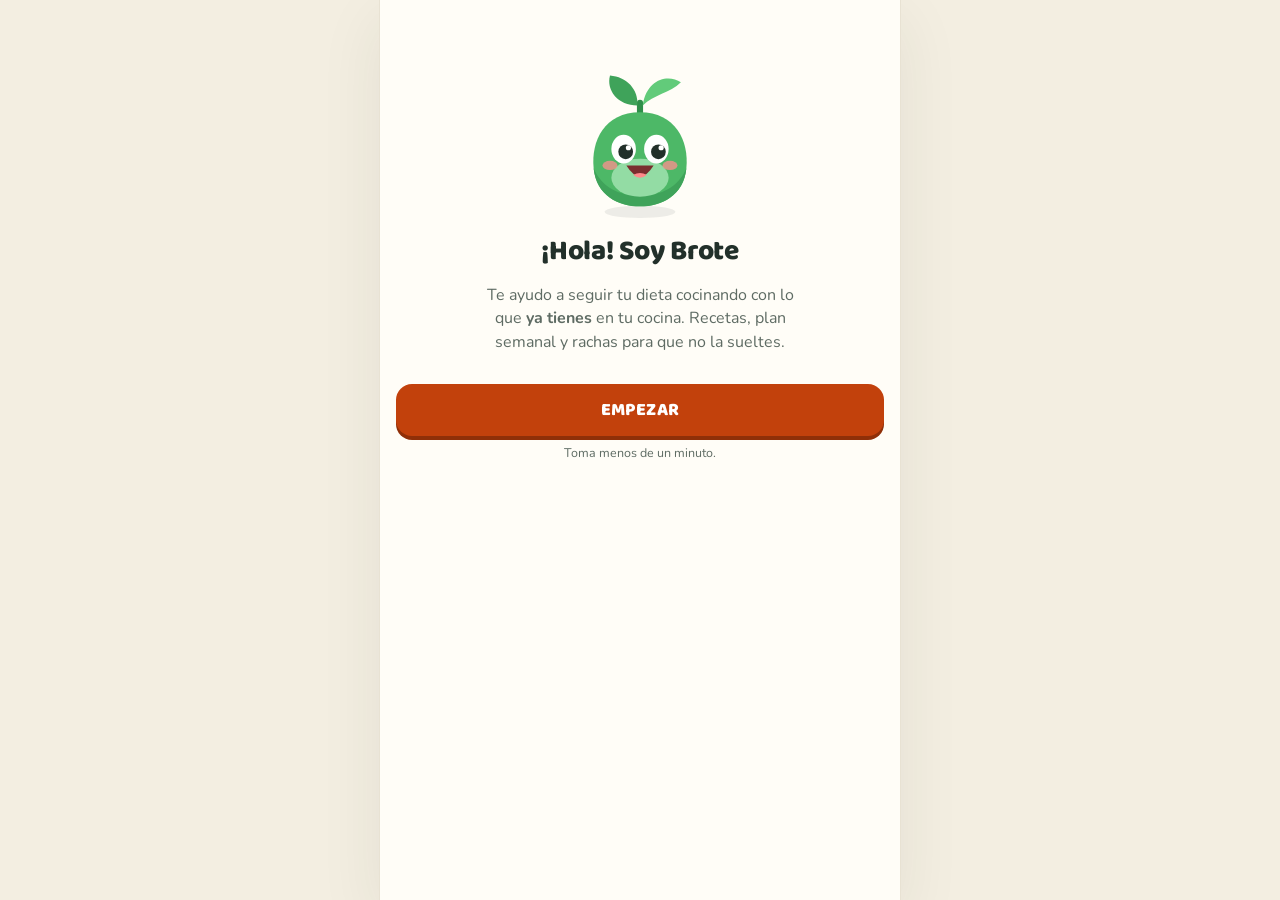
==== index.html @ 26de6cec "Primera veri" ====
<!doctype html>
<html lang="es-MX">
<head>
  <meta charset="utf-8">
  <meta name="viewport" content="width=device-width, initial-scale=1, viewport-fit=cover">
  <title>Alacena</title>
  <meta name="description" content="Sigue tu dieta cocinando con lo que tienes en casa: recetas, plan semanal y rachas.">
  <meta name="theme-color" content="#FFFDF7">
  <link rel="manifest" href="manifest.webmanifest">
  <link rel="icon" href="assets/icon.svg" type="image/svg+xml">
  <link rel="apple-touch-icon" href="assets/icon-192.png">
  <meta name="apple-mobile-web-app-capable" content="yes">
  <meta name="apple-mobile-web-app-status-bar-style" content="default">
  <link rel="preconnect" href="https://fonts.googleapis.com">
  <link rel="preconnect" href="https://fonts.gstatic.com" crossorigin>
  <link href="https://fonts.googleapis.com/css2?family=Baloo+2:wght@600;700;800&family=Nunito:wght@400;600;700;800&display=swap" rel="stylesheet">
  <link rel="stylesheet" href="css/styles.css">
</head>
<body>
  <div id="app" aria-live="polite">
    <noscript><p style="padding:24px">Esta app necesita JavaScript activado.</p></noscript>
  </div>
  <script type="module" src="js/app.js"></script>
</body>
</html>
---- css/styles.css ----
/* ─────────────────────────────────────────────
   Dirección visual: "Cocina con juego"
   Botones gruesos con borde inferior (se hunden al tocar), formas redondas,
   tipografía pesada y alegre. Base crema cálida, acento mandarina, mascota verde.
   ───────────────────────────────────────────── */

:root {
  /* Paleta */
  --bg: #FFFDF7;            /* Masa: fondo cálido */
  --surface: #FFFFFF;       /* Superficie de tarjetas */
  --surface-2: #F6F2E8;     /* Superficie hundida / pistas */
  --ink: #22302A;           /* Tinta: texto principal (13.5:1 sobre fondo) */
  --ink-2: #5E6B63;         /* Texto secundario (5.5:1) */
  --line: #E8E2D3;          /* Bordes */
  --line-2: #D9D1BE;        /* Labio de botones neutros */

  --brand: #C2410C;         /* Mandarina profunda: acción principal (5.2:1 con blanco) */
  --brand-lip: #8F2F08;
  --brand-soft: #FFF1E6;
  --brand-ink: #B03A06;     /* Texto de acento sobre suave (5.5:1) */

  --flame: #FF9F45;         /* Racha */
  --flame-lip: #D9761C;
  --gold: #FFC83D;          /* XP */
  --gold-lip: #D9A200;
  --sprout: #4DB867;        /* Mascota */
  --ai: #6A4FD8;            /* IA (5.6:1 con blanco) */
  --ai-lip: #4B33AE;
  --ai-soft: #EFEBFF;

  /* Semánticos (independientes del acento) */
  --ok: #178046;
  --ok-lip: #0F5E33;
  --ok-soft: #E7F6EC;
  --ok-ink: #146C3B;
  --warn: #A15C00;
  --warn-soft: #FFF4DB;
  --err: #C93A3F;
  --err-soft: #FDECEC;

  /* Tipografía */
  --font-display: 'Baloo 2', 'Nunito', system-ui, sans-serif;
  --font-text: 'Nunito', system-ui, -apple-system, 'Segoe UI', sans-serif;

  --r-sm: 12px;
  --r-md: 16px;
  --r-lg: 22px;
  --r-xl: 28px;

  --nav-h: 72px;
  --top-h: 60px;
  --safe-b: env(safe-area-inset-bottom, 0px);
  --safe-t: env(safe-area-inset-top, 0px);
}

* { box-sizing: border-box; }
html { -webkit-text-size-adjust: 100%; }
body {
  margin: 0;
  background: var(--bg);
  color: var(--ink);
  font-family: var(--font-text);
  font-size: 16px;
  line-height: 1.45;
  -webkit-font-smoothing: antialiased;
  overflow-x: hidden;
}
h1, h2, h3 { font-family: var(--font-display); line-height: 1.15; margin: 0; letter-spacing: -0.01em; }
h1 { font-size: 28px; font-weight: 800; }
h2 { font-size: 22px; font-weight: 800; }
h3 { font-size: 18px; font-weight: 700; }
p { margin: 0; }
button, input, select { font: inherit; color: inherit; }
button { cursor: pointer; }
img, svg { display: block; }
.num { font-variant-numeric: tabular-nums; }

:focus-visible { outline: 3px solid var(--ai); outline-offset: 2px; border-radius: 10px; }

.sr-only { position: absolute; width: 1px; height: 1px; padding: 0; margin: -1px; overflow: hidden; clip: rect(0 0 0 0); white-space: nowrap; border: 0; }

.icon { width: 24px; height: 24px; flex: none; fill: none; stroke: currentColor; stroke-width: 2.2; stroke-linecap: round; stroke-linejoin: round; }
.icon-sm { width: 18px; height: 18px; }
.icon-lg { width: 30px; height: 30px; }
.icon-fill { fill: currentColor; stroke: none; }

/* ── Contenedor de la app: columna tipo teléfono ── */
#app {
  max-width: 520px;
  margin: 0 auto;
  min-height: 100dvh;
  position: relative;
  background: var(--bg);
}
@media (min-width: 560px) {
  body { background: #F3EEE1; }
  #app { box-shadow: 0 0 0 1px var(--line), 0 20px 60px rgba(34, 48, 42, 0.08); }
}

.screen { padding: calc(var(--top-h) + var(--safe-t) + 12px) 16px calc(var(--nav-h) + var(--safe-b) + 28px); }
.screen.no-chrome { padding: calc(var(--safe-t) + 16px) 16px calc(var(--safe-b) + 24px); }
.stack > * + * { margin-top: 16px; }
.stack-sm > * + * { margin-top: 8px; }
.row { display: flex; align-items: center; gap: 10px; }
.between { justify-content: space-between; }
.muted { color: var(--ink-2); }
.small { font-size: 14px; }
.tiny { font-size: 12.5px; }
.bold { font-weight: 800; }
.center { text-align: center; }

/* ── Barra superior ── */
.topbar {
  position: fixed; top: 0; left: 0; right: 0; z-index: 20;
  max-width: 520px; margin: 0 auto;
  height: calc(var(--top-h) + var(--safe-t));
  padding: var(--safe-t) 12px 0;
  display: flex; align-items: center; justify-content: space-between; gap: 8px;
  background: color-mix(in srgb, var(--bg) 92%, transparent);
  backdrop-filter: blur(10px);
  border-bottom: 2px solid var(--line);
}
.diet-chip {
  display: inline-flex; align-items: center; gap: 8px;
  min-height: 44px; padding: 0 14px 0 10px;
  border: 2px solid var(--line); border-bottom-width: 4px; border-radius: 999px;
  background: var(--surface); font-weight: 800; font-size: 14px;
  max-width: 52vw; white-space: nowrap; overflow: hidden; text-overflow: ellipsis;
}
.diet-dot { width: 14px; height: 14px; border-radius: 50%; flex: none; }
.stat-pills { display: flex; gap: 4px; }
.stat-pill {
  display: inline-flex; align-items: center; gap: 4px;
  min-height: 44px; min-width: 44px; padding: 0 10px; border-radius: 999px;
  font-family: var(--font-display); font-weight: 800; font-size: 18px;
  background: none; border: 0;
}
.stat-pill.flame { color: var(--brand-ink); }
.stat-pill.flame .icon { color: var(--flame); }
.stat-pill.flame.off { color: var(--ink-2); }
.stat-pill.flame.off .icon { color: #C9C2B2; }
.stat-pill.xp { color: #8A6400; }
.stat-pill.xp .icon { color: var(--gold); }

/* ── Navegación inferior ── */
.bottomnav {
  position: fixed; bottom: 0; left: 0; right: 0; z-index: 20;
  max-width: 520px; margin: 0 auto;
  height: calc(var(--nav-h) + var(--safe-b));
  padding: 6px 8px var(--safe-b);
  display: grid; grid-template-columns: repeat(5, 1fr); gap: 4px;
  background: var(--surface);
  border-top: 2px solid var(--line);
}
.navbtn {
  display: flex; flex-direction: column; align-items: center; justify-content: center; gap: 2px;
  min-height: 56px; border: 2px solid transparent; border-radius: var(--r-md);
  background: none; color: var(--ink-2); font-size: 12px; font-weight: 800;
}
.navbtn .icon { width: 26px; height: 26px; }
.navbtn[aria-current='page'] { color: var(--brand-ink); background: var(--brand-soft); border-color: #FFD5B8; }

/* ── Botones gruesos ── */
.btn {
  --c: var(--brand); --lip: var(--brand-lip); --t: #fff;
  display: inline-flex; align-items: center; justify-content: center; gap: 8px;
  min-height: 52px; padding: 0 22px;
  border: 0; border-radius: var(--r-md);
  background: var(--c); color: var(--t);
  box-shadow: 0 4px 0 var(--lip);
  font-family: var(--font-display); font-weight: 800; font-size: 18px; letter-spacing: 0.02em;
  text-transform: uppercase;
  transition: transform 0.08s ease, box-shadow 0.08s ease, filter 0.15s;
  -webkit-tap-highlight-color: transparent;
  user-select: none;
}
.btn:active { transform: translateY(4px); box-shadow: 0 0 0 var(--lip); }
.btn[disabled] { --c: #E5E0D4; --lip: #CFC8B8; --t: #7B847E; cursor: not-allowed; }
.btn-block { width: 100%; }
.btn-ok { --c: var(--ok); --lip: var(--ok-lip); }
.btn-ai { --c: var(--ai); --lip: var(--ai-lip); }
.btn-ghost {
  --c: var(--surface); --lip: var(--line-2); --t: var(--ink);
  border: 2px solid var(--line);
}
.btn-ghost.accent { --t: var(--brand-ink); }
.btn-sm { min-height: 44px; font-size: 15px; padding: 0 14px; border-radius: var(--r-sm); }
.btn-icon { min-width: 44px; min-height: 44px; padding: 0; border-radius: var(--r-sm); }
.linkbtn { background: none; border: 0; color: var(--brand-ink); font-weight: 800; min-height: 44px; padding: 0 4px; text-decoration: underline; text-underline-offset: 3px; }

/* ── Tarjetas ── */
.card {
  background: var(--surface);
  border: 2px solid var(--line);
  border-radius: var(--r-lg);
  padding: 16px;
}
.card.pressable { border-bottom-width: 5px; text-align: left; width: 100%; transition: transform .08s; }
button.card.pressable:not(.row):not(.recipe-card):not(.diet-option) { display: block; }
.card.pressable:active { transform: translateY(3px); border-bottom-width: 2px; margin-bottom: 3px; }
.card.soft { background: var(--surface-2); border-color: transparent; }
.card.ai { background: var(--ai-soft); border-color: #D9D1FF; }
.card.brand { background: var(--brand-soft); border-color: #FFD5B8; }

.section-title { display: flex; align-items: center; justify-content: space-between; gap: 8px; margin: 24px 0 10px; }
.section-title h2 { font-size: 20px; }

/* ── Mascota ── */
.mascot { width: 96px; height: 96px; flex: none; }
.mascot.lg { width: 150px; height: 150px; }
.mascot.sm { width: 64px; height: 64px; }
.mascot .m-body { animation: bob 2.6s ease-in-out infinite; transform-origin: 50% 90%; }
.mascot .m-leaf-l { animation: leafL 2.6s ease-in-out infinite; transform-origin: 46px 26px; }
.mascot .m-leaf-r { animation: leafR 2.6s ease-in-out infinite; transform-origin: 54px 26px; }
.mascot .m-eyes { animation: blink 4.5s infinite; transform-origin: 50% 52%; }
.mascot.cheer .m-body { animation: hop 0.7s ease-in-out infinite; }
@keyframes bob { 0%, 100% { transform: translateY(0) } 50% { transform: translateY(-3px) } }
@keyframes hop { 0%, 100% { transform: translateY(0) scale(1) } 40% { transform: translateY(-10px) scale(1.03, .97) } }
@keyframes leafL { 0%, 100% { transform: rotate(0) } 50% { transform: rotate(-8deg) } }
@keyframes leafR { 0%, 100% { transform: rotate(0) } 50% { transform: rotate(8deg) } }
@keyframes blink { 0%, 92%, 100% { transform: scaleY(1) } 95% { transform: scaleY(0.1) } }

.speech { display: flex; align-items: flex-end; gap: 10px; }
.bubble {
  position: relative; flex: 1;
  background: var(--surface); border: 2px solid var(--line); border-radius: var(--r-lg);
  padding: 12px 14px; font-weight: 700;
}
.bubble::before {
  content: ''; position: absolute; left: -10px; bottom: 22px;
  width: 16px; height: 16px; background: var(--surface);
  border-left: 2px solid var(--line); border-bottom: 2px solid var(--line);
  transform: rotate(45deg);
}

/* ── Barra de progreso gruesa ── */
.progress {
  height: 18px; border-radius: 999px; background: var(--surface-2);
  overflow: hidden; position: relative;
}
.progress > span {
  display: block; height: 100%; border-radius: 999px;
  background: var(--ok); position: relative;
  transition: width 0.6s cubic-bezier(.3,1.4,.5,1);
}
.progress > span::after {
  content: ''; position: absolute; left: 10px; right: 10px; top: 4px; height: 4px;
  border-radius: 99px; background: rgba(255, 255, 255, 0.35);
}
.progress.gold > span { background: var(--gold); }
.progress.thin { height: 10px; }
.progress.thin > span::after { display: none; }

/* ── Ruta del día (estilo camino) ── */
.path { position: relative; padding: 8px 0 4px; }
.path-node-wrap { display: flex; flex-direction: column; align-items: center; margin-bottom: 18px; position: relative; }
.path-node-wrap.has-start { margin-top: 44px; }
.path-node-wrap > * { transform: translateX(var(--shift, 0px)); }
.path-node-wrap:nth-child(4n+2) { --shift: -56px; }
.path-node-wrap:nth-child(4n+4) { --shift: 56px; }
.path-node {
  width: 78px; height: 72px; border-radius: 50%;
  border: 0; display: grid; place-items: center;
  background: #E5E0D4; color: #8C948F; box-shadow: 0 7px 0 #CFC8B8;
  transition: transform .08s, box-shadow .08s;
  position: relative;
}
.path-node:active { transform: translateX(var(--shift, 0px)) translateY(6px); box-shadow: 0 1px 0 #CFC8B8; }
.path-node .icon { width: 34px; height: 34px; stroke-width: 2.4; }
.path-node.current { background: var(--brand); color: #fff; box-shadow: 0 7px 0 var(--brand-lip); }
.path-node.current:active { box-shadow: 0 1px 0 var(--brand-lip); }
.path-node.current::before {
  content: ''; position: absolute; inset: -10px; border-radius: 50%;
  border: 4px solid color-mix(in srgb, var(--brand) 35%, transparent);
  animation: ring 1.8s ease-out infinite;
}
@keyframes ring { 0% { transform: scale(.9); opacity: 1 } 100% { transform: scale(1.25); opacity: 0 } }
.path-node.done { background: var(--gold); color: #6B4E00; box-shadow: 0 7px 0 var(--gold-lip); }
.path-node.done:active { box-shadow: 0 1px 0 var(--gold-lip); }
.path-label { margin-top: 12px; font-weight: 800; font-size: 14px; text-align: center; max-width: 160px; }
.path-sub { font-size: 12.5px; color: var(--ink-2); text-align: center; max-width: 170px; line-height: 1.3; }
.start-tag {
  position: absolute; top: -40px; left: 50%; transform: translateX(-50%);
  background: var(--surface); color: var(--brand-ink);
  border: 2px solid var(--line); border-radius: 12px; padding: 4px 12px;
  font-family: var(--font-display); font-weight: 800; font-size: 14px; letter-spacing: .04em;
  white-space: nowrap; animation: float 1.6s ease-in-out infinite;
}
.start-tag::after {
  content: ''; position: absolute; left: 50%; bottom: -8px; width: 12px; height: 12px;
  background: var(--surface); border-right: 2px solid var(--line); border-bottom: 2px solid var(--line);
  transform: translateX(-50%) rotate(45deg);
}
@keyframes float { 0%, 100% { transform: translate(-50%, 0) } 50% { transform: translate(-50%, -4px) } }

/* ── Chips ── */
.chips { display: flex; flex-wrap: wrap; gap: 8px; }
.chips.scroll { flex-wrap: nowrap; overflow-x: auto; padding-bottom: 6px; margin: 0 -16px; padding-left: 16px; padding-right: 16px; scrollbar-width: none; }
.chips.scroll::-webkit-scrollbar { display: none; }
.chip {
  display: inline-flex; align-items: center; gap: 6px;
  min-height: 44px; padding: 0 14px;
  border: 2px solid var(--line); border-bottom-width: 4px; border-radius: 14px;
  background: var(--surface); font-weight: 700; font-size: 15px; white-space: nowrap;
  -webkit-tap-highlight-color: transparent;
}
.chip:active { transform: translateY(2px); border-bottom-width: 2px; }
.chip[aria-pressed='true'], .chip.on { background: var(--brand-soft); border-color: #FFB98A; color: var(--brand-ink); }
.chip.ok-on[aria-pressed='true'] { background: var(--ok-soft); border-color: #9ED8B2; color: var(--ok-ink); }
.chip .x { display: grid; place-items: center; width: 22px; height: 22px; border-radius: 50%; background: var(--surface-2); margin-right: -6px; }
.chip-remove { padding-right: 8px; }

/* ── Formularios ── */
.field { display: block; }
.field > label, .label { display: block; font-weight: 800; font-size: 15px; margin-bottom: 6px; }
.input {
  width: 100%; min-height: 52px; padding: 12px 14px;
  border: 2px solid var(--line); border-radius: var(--r-md);
  background: var(--surface-2); font-size: 17px; font-weight: 600;
}
.input:focus { outline: none; border-color: var(--ai); background: var(--surface); box-shadow: 0 0 0 3px var(--ai-soft); }
.field-help { font-size: 13px; color: var(--ink-2); margin-top: 6px; }
.field-error { font-size: 13.5px; color: var(--err); font-weight: 700; margin-top: 6px; }
.search-wrap { position: relative; }
.search-wrap .icon { position: absolute; left: 14px; top: 50%; transform: translateY(-50%); color: var(--ink-2); pointer-events: none; }
.search-wrap .input { padding-left: 46px; }
.suggest {
  margin-top: 8px; border: 2px solid var(--line); border-radius: var(--r-md);
  background: var(--surface); overflow: hidden;
}
.suggest button {
  display: flex; align-items: center; justify-content: space-between; gap: 8px;
  width: 100%; min-height: 48px; padding: 0 14px; border: 0; background: none; text-align: left;
  font-weight: 700; border-top: 1px solid var(--line);
}
.suggest button:first-child { border-top: 0; }
.suggest button:active { background: var(--surface-2); }
.suggest .tag { font-size: 12.5px; color: var(--ink-2); font-weight: 600; }

.segmented { display: grid; grid-auto-flow: column; grid-auto-columns: 1fr; gap: 6px; background: var(--surface-2); padding: 5px; border-radius: var(--r-md); }
.segmented button { min-height: 44px; border: 0; border-radius: 12px; background: none; font-weight: 800; color: var(--ink-2); font-size: 14.5px; }
.segmented button[aria-pressed='true'] { background: var(--surface); color: var(--ink); box-shadow: 0 2px 0 var(--line-2); }

.toggle-row { display: flex; align-items: center; justify-content: space-between; gap: 12px; min-height: 52px; }
.switch { position: relative; width: 56px; height: 34px; flex: none; }
.switch input { position: absolute; inset: 0; opacity: 0; margin: 0; cursor: pointer; z-index: 1; }
.switch span { position: absolute; inset: 0; border-radius: 99px; background: #D9D1BE; transition: background .2s; }
.switch span::after { content: ''; position: absolute; left: 4px; top: 4px; width: 26px; height: 26px; border-radius: 50%; background: #fff; box-shadow: 0 2px 0 rgba(0,0,0,.15); transition: transform .2s; }
.switch input:checked + span { background: var(--ok); }
.switch input:checked + span::after { transform: translateX(22px); }
.switch input:focus-visible + span { outline: 3px solid var(--ai); outline-offset: 2px; }

/* ── Tarjetas de receta ── */
.recipe-card { display: flex; gap: 14px; align-items: stretch; padding: 12px; }
.recipe-thumb {
  width: 76px; min-height: 76px; border-radius: var(--r-md); flex: none;
  display: grid; place-items: center; color: #fff; position: relative; overflow: hidden;
}
.recipe-thumb .icon { width: 34px; height: 34px; stroke-width: 2.2; position: relative; }
.recipe-thumb::before { content: ''; position: absolute; width: 70px; height: 70px; border-radius: 50%; background: rgba(255,255,255,.16); right: -24px; top: -24px; }
.thumb-desayuno { background: #D9790F; }
.thumb-snack { background: #2E8B57; }
.thumb-comida { background: #C2410C; }
.thumb-cena { background: #4A5BD4; }
.thumb-ai { background: var(--ai); }
.recipe-body { flex: 1; min-width: 0; display: flex; flex-direction: column; gap: 4px; }
.recipe-name { font-family: var(--font-display); font-weight: 800; font-size: 17px; line-height: 1.2; }
.meta { display: flex; flex-wrap: wrap; gap: 4px 12px; font-size: 13px; color: var(--ink-2); font-weight: 700; }
.meta span { display: inline-flex; align-items: center; gap: 4px; }
.meta .icon { width: 15px; height: 15px; }
.match-line { display: flex; align-items: center; gap: 8px; font-size: 13px; font-weight: 800; }
.match-line .progress { flex: 1; }
.missing { font-size: 13px; color: var(--warn); font-weight: 700; overflow: hidden; text-overflow: ellipsis; white-space: nowrap; }
.ready { font-size: 13px; color: var(--ok-ink); font-weight: 800; display: inline-flex; align-items: center; gap: 4px; }

.badge {
  display: inline-flex; align-items: center; gap: 4px;
  padding: 3px 10px; border-radius: 999px; font-size: 12.5px; font-weight: 800;
  background: var(--surface-2); color: var(--ink-2);
}
.badge.alta { background: var(--ok-soft); color: var(--ok-ink); }
.badge.media { background: var(--warn-soft); color: var(--warn); }
.badge.baja { background: var(--err-soft); color: #A42E33; }
.badge.oficial { background: #E6F0FA; color: #1F5F99; }
.badge.ai { background: var(--ai-soft); color: var(--ai-lip); }

/* ── Pro ── */
.icon-xs { width: 13px; height: 13px; stroke-width: 2.6; }
.badge.pro { background: #2A1F5C; color: #FFD66B; letter-spacing: .04em; gap: 4px; }
.pro-card { background: #F4F0FF; border-color: #D9D1FF; }
.pro-card .small { color: #3B2A8C; }
.pro-icon { width: 44px; height: 44px; border-radius: 14px; background: #2A1F5C; color: #FFD66B; display: grid; place-items: center; flex: none; }
.pro-icon.sm { width: 32px; height: 32px; border-radius: 10px; }
.pro-hero { display: flex; align-items: center; gap: 14px; padding: 16px; border-radius: var(--r-lg); background: #F4F0FF; border: 2px solid #D9D1FF; }
.pro-hero .small { color: #3B2A8C; }
.pro-list { list-style: none; margin: 0; padding: 0; display: grid; gap: 10px; }
.pro-list li { display: flex; align-items: center; gap: 12px; padding: 10px; border-radius: var(--r-md); border: 2px solid var(--line); background: var(--surface); }
.pro-list li.hl { border-color: #B9A9FF; background: #F4F0FF; }
.pro-list.compact { gap: 6px; }
.pro-list.compact li { border: 0; padding: 2px 0; background: none; }
.day-btn.locked { background: var(--surface-2); color: #8C948F; border-color: var(--line); }

/* ── Calorías y macros ── */
.kcal-big { font-family: var(--font-display); font-weight: 800; font-size: 32px; line-height: 1; }
.macro-row { display: grid; grid-template-columns: 104px 1fr auto; align-items: center; gap: 10px; min-height: 28px; }
.macro-label { font-size: 13.5px; font-weight: 800; }
.macro-val { font-size: 13px; color: var(--ink-2); font-weight: 700; min-width: 70px; text-align: right; }
.wchart { position: relative; height: 170px; display: grid; grid-template-columns: repeat(7, 1fr); gap: 6px; align-items: end; margin-top: 14px; padding-bottom: 22px; }
.wchart-goal { position: absolute; left: 0; right: 0; border-top: 2px dashed var(--line-2); margin-bottom: 22px; pointer-events: none; }
.wchart-goal span { position: absolute; right: 0; top: -20px; font-size: 11.5px; font-weight: 800; color: var(--ink-2); background: var(--surface); padding: 0 4px; }
.wchart-col { position: relative; height: 100%; display: flex; flex-direction: column; justify-content: flex-end; align-items: center; outline-offset: 2px; }
.wchart-bar { width: 70%; max-width: 30px; border-radius: 4px 4px 0 0; background: #D9702E; transition: height .5s; }
.wchart-bar.today { background: var(--brand-lip); }
.wchart-col small { position: absolute; bottom: -22px; font-size: 11.5px; font-weight: 800; color: var(--ink-2); }
.wchart-tip { position: absolute; top: -4px; font-size: 11.5px; font-weight: 800; color: var(--ink); background: var(--surface); border: 1.5px solid var(--line); border-radius: 8px; padding: 1px 6px; opacity: 0; transform: translateY(4px); transition: opacity .15s, transform .15s; pointer-events: none; z-index: 1; }
.wchart-col:hover .wchart-tip, .wchart-col:focus .wchart-tip, .wchart-col:active .wchart-tip { opacity: 1; transform: none; }
.week-dots i.frz { background: #E6F4FF; color: #1F6FA8; }

/* ── Escaneo y familia ── */
.scan-preview { width: 100%; max-height: 220px; object-fit: cover; border-radius: var(--r-lg); border: 2px solid var(--line); }
.fam-list { list-style: none; margin: 0; padding: 0; }
.fam-list li { display: flex; align-items: center; gap: 12px; min-height: 56px; border-bottom: 1px solid var(--line); }
.fam-list li:last-child { border-bottom: 0; }
.fam-form { padding-top: 12px; border-top: 2px dashed var(--line); }

/* ── Hoja inferior (modal) ── */
.sheet-backdrop {
  position: fixed; inset: 0; z-index: 50; background: rgba(34, 48, 42, 0.45);
  display: flex; align-items: flex-end; justify-content: center;
  animation: fade .2s ease;
}
.sheet {
  width: 100%; max-width: 520px; max-height: 92dvh;
  background: var(--bg); border-radius: var(--r-xl) var(--r-xl) 0 0;
  display: flex; flex-direction: column;
  animation: up .28s cubic-bezier(.2,.9,.3,1.1);
}
.sheet-head { padding: 10px 16px 0; display: flex; align-items: center; justify-content: space-between; gap: 8px; }
.sheet-grab { width: 44px; height: 5px; border-radius: 99px; background: var(--line-2); margin: 8px auto 0; }
.sheet-body { overflow-y: auto; padding: 8px 16px 20px; flex: 1; overscroll-behavior: contain; }
.sheet-foot { padding: 12px 16px calc(12px + var(--safe-b)); border-top: 2px solid var(--line); background: var(--surface); }
@keyframes up { from { transform: translateY(100%) } to { transform: translateY(0) } }
@keyframes fade { from { opacity: 0 } to { opacity: 1 } }

.recipe-hero { border-radius: var(--r-lg); padding: 18px; color: #fff; position: relative; overflow: hidden; }
.recipe-hero h2 { font-size: 24px; margin-top: 8px; }
.recipe-hero .badge { background: rgba(255,255,255,.22); color: #fff; }
.recipe-hero::after { content: ''; position: absolute; right: -40px; bottom: -60px; width: 180px; height: 180px; border-radius: 50%; background: rgba(255,255,255,.12); }
.macros { display: grid; grid-template-columns: repeat(4, 1fr); gap: 8px; }
.macro { background: var(--surface); border: 2px solid var(--line); border-radius: var(--r-md); padding: 10px 6px; text-align: center; }
.macro b { display: block; font-family: var(--font-display); font-size: 20px; line-height: 1.1; }
.macro small { font-size: 12px; color: var(--ink-2); font-weight: 700; }

.ing-list { list-style: none; margin: 0; padding: 0; }
.ing-list li { display: flex; align-items: center; gap: 12px; min-height: 52px; padding: 6px 0; border-bottom: 1px solid var(--line); }
.ing-list li:last-child { border-bottom: 0; }
.ing-check { width: 30px; height: 30px; border-radius: 50%; display: grid; place-items: center; flex: none; }
.ing-check.have { background: var(--ok-soft); color: var(--ok); }
.ing-check.miss { background: var(--warn-soft); color: var(--warn); }
.ing-name { flex: 1; font-weight: 700; }
.ing-qty { color: var(--ink-2); font-size: 14px; font-weight: 600; }
.steps { list-style: none; counter-reset: s; margin: 0; padding: 0; }
.steps li { counter-increment: s; display: flex; gap: 12px; padding: 10px 0; }
.steps li::before {
  content: counter(s); flex: none; width: 32px; height: 32px; border-radius: 50%;
  display: grid; place-items: center; background: var(--brand-soft); color: var(--brand-ink);
  font-family: var(--font-display); font-weight: 800;
}

/* ── Plan semanal ── */
.days { display: flex; gap: 8px; overflow-x: auto; margin: 0 -16px; padding: 4px 16px 8px; scrollbar-width: none; }
.days::-webkit-scrollbar { display: none; }
.day-btn {
  flex: none; width: 58px; min-height: 72px; border-radius: var(--r-md);
  border: 2px solid var(--line); border-bottom-width: 4px; background: var(--surface);
  display: flex; flex-direction: column; align-items: center; justify-content: center; gap: 2px; font-weight: 800;
}
.day-btn small { font-size: 12px; color: var(--ink-2); text-transform: uppercase; letter-spacing: .04em; }
.day-btn b { font-family: var(--font-display); font-size: 22px; line-height: 1; }
.day-btn[aria-pressed='true'] { background: var(--brand); border-color: var(--brand-lip); color: #fff; }
.day-btn[aria-pressed='true'] small { color: #FFE3D1; }
.day-btn .dot { width: 6px; height: 6px; border-radius: 50%; background: transparent; }
.day-btn .dot.on { background: var(--ok); }
.day-btn[aria-pressed='true'] .dot.on { background: #fff; }

.slot-card { display: flex; align-items: center; gap: 12px; padding: 10px 10px 10px 12px; }
.slot-card .recipe-thumb { width: 56px; min-height: 56px; }
.slot-card .recipe-thumb .icon { width: 26px; height: 26px; }
.slot-label { font-size: 12.5px; font-weight: 800; text-transform: uppercase; letter-spacing: .05em; color: var(--ink-2); }

.shop-item { display: flex; align-items: center; gap: 12px; min-height: 52px; border-bottom: 1px solid var(--line); }
.shop-item:last-child { border-bottom: 0; }
.checkbox { position: relative; width: 30px; height: 30px; flex: none; }
.checkbox input { position: absolute; inset: 0; opacity: 0; margin: 0; cursor: pointer; z-index: 1; }
.checkbox span { position: absolute; inset: 0; border: 2.5px solid var(--line-2); border-radius: 9px; background: var(--surface); display: grid; place-items: center; }
.checkbox input:checked + span { background: var(--ok); border-color: var(--ok); }
.checkbox input:checked + span::after { content: ''; width: 8px; height: 14px; border: solid #fff; border-width: 0 3px 3px 0; transform: rotate(45deg) translate(-1px, -1px); }
.checkbox input:focus-visible + span { outline: 3px solid var(--ai); outline-offset: 2px; }
.shop-item.done .ing-name { text-decoration: line-through; color: var(--ink-2); }

/* ── Perfil ── */
.stats-grid { display: grid; grid-template-columns: 1fr 1fr; gap: 10px; }
.stat-tile { display: flex; align-items: center; gap: 12px; padding: 14px; }
.stat-tile .icon { width: 30px; height: 30px; }
.stat-tile b { font-family: var(--font-display); font-size: 24px; line-height: 1; display: block; }
.stat-tile small { color: var(--ink-2); font-weight: 700; font-size: 13px; }
.week-dots { display: grid; grid-template-columns: repeat(7, 1fr); gap: 6px; text-align: center; }
.week-dots div { display: flex; flex-direction: column; align-items: center; gap: 4px; font-size: 12px; font-weight: 800; color: var(--ink-2); }
.week-dots i { width: 34px; height: 34px; border-radius: 50%; background: var(--surface-2); display: grid; place-items: center; }
.week-dots i.on { background: var(--flame); color: #fff; }
.ach-grid { display: grid; grid-template-columns: repeat(3, 1fr); gap: 10px; }
.ach { display: flex; flex-direction: column; align-items: center; gap: 6px; text-align: center; padding: 12px 6px; background: var(--surface); border: 2px solid var(--line); border-radius: var(--r-md); min-height: 120px; }
.ach-badge { width: 54px; height: 54px; border-radius: 16px; display: grid; place-items: center; transform: rotate(-4deg); }
.ach-badge .icon { width: 28px; height: 28px; transform: rotate(4deg); }
.ach.on .ach-badge { background: var(--gold); color: #6B4E00; box-shadow: 0 4px 0 var(--gold-lip); }
.ach.off .ach-badge { background: var(--surface-2); color: #A7AEA9; }
.ach b { font-size: 13.5px; line-height: 1.2; }
.ach small { font-size: 11.5px; color: var(--ink-2); line-height: 1.25; }

/* ── Onboarding ── */
.ob-top { display: flex; align-items: center; gap: 12px; margin-bottom: 20px; }
.ob-top .progress { flex: 1; }
.ob-hero { display: flex; flex-direction: column; align-items: center; text-align: center; gap: 16px; padding-top: 6vh; }
.diet-option { display: flex; gap: 12px; align-items: flex-start; padding: 14px; }
.diet-option[aria-pressed='true'] { border-color: #FFB98A; background: var(--brand-soft); }
.diet-icon { width: 44px; height: 44px; border-radius: 14px; display: grid; place-items: center; color: #fff; flex: none; font-family: var(--font-display); font-weight: 800; font-size: 18px; }
.diet-more { margin-top: 10px; padding-top: 10px; border-top: 2px dashed #FFCFAE; font-size: 14px; }
.sticky-foot { position: sticky; bottom: 0; padding: 14px 0 calc(8px + var(--safe-b)); background: linear-gradient(to top, var(--bg) 75%, transparent); margin-top: 16px; }

/* ── Celebración ── */
.celebrate {
  position: fixed; inset: 0; z-index: 80; background: var(--bg);
  display: flex; flex-direction: column; align-items: center; justify-content: center; gap: 18px;
  padding: 24px 16px calc(24px + var(--safe-b)); text-align: center; animation: fade .2s;
  overflow: hidden;
}
.celebrate h1 { font-size: 32px; color: var(--brand-ink); }
.reward-row { display: flex; gap: 10px; justify-content: center; flex-wrap: wrap; }
.reward {
  min-width: 104px; border-radius: var(--r-md); border: 2px solid; overflow: hidden; background: var(--surface);
  animation: pop .5s cubic-bezier(.3,1.6,.5,1) both;
}
.reward:nth-child(2) { animation-delay: .12s; }
.reward:nth-child(3) { animation-delay: .24s; }
.reward-h { padding: 4px 8px; font-size: 12.5px; font-weight: 800; color: #fff; text-transform: uppercase; letter-spacing: .05em; }
.reward-b { padding: 10px; display: flex; align-items: center; justify-content: center; gap: 6px; font-family: var(--font-display); font-weight: 800; font-size: 24px; }
.reward.xp { border-color: var(--gold); } .reward.xp .reward-h { background: var(--gold-lip); } .reward.xp .icon { color: var(--gold); }
.reward.fl { border-color: var(--flame); } .reward.fl .reward-h { background: var(--flame-lip); } .reward.fl .icon { color: var(--flame); }
.reward.lv { border-color: var(--ai); } .reward.lv .reward-h { background: var(--ai); }
@keyframes pop { from { transform: scale(.4); opacity: 0 } to { transform: scale(1); opacity: 1 } }
.confetti { position: absolute; inset: 0; pointer-events: none; }
.confetti i { position: absolute; top: -20px; width: 10px; height: 16px; border-radius: 3px; animation: fall linear forwards; }
@keyframes fall { to { transform: translateY(110vh) rotate(720deg); } }
.unlock { display: flex; align-items: center; gap: 12px; text-align: left; padding: 12px; max-width: 340px; width: 100%; animation: pop .5s .35s both; }

/* ── Toast ── */
.toast {
  position: fixed; left: 50%; bottom: calc(var(--nav-h) + var(--safe-b) + 14px); z-index: 90;
  transform: translateX(-50%); max-width: calc(100% - 32px); width: max-content;
  background: var(--ink); color: #fff; padding: 12px 16px; border-radius: var(--r-md);
  font-weight: 700; font-size: 15px; box-shadow: 0 8px 24px rgba(0,0,0,.18);
  animation: up .25s ease;
}

/* ── Estados ── */
.empty { text-align: center; padding: 24px 8px; display: flex; flex-direction: column; align-items: center; gap: 12px; }
.loader { display: flex; flex-direction: column; align-items: center; gap: 12px; padding: 24px; text-align: center; }
.dots { display: flex; gap: 6px; }
.dots i { width: 10px; height: 10px; border-radius: 50%; background: var(--ai); animation: dot 1s infinite; }
.dots i:nth-child(2) { animation-delay: .15s; } .dots i:nth-child(3) { animation-delay: .3s; }
@keyframes dot { 0%, 100% { transform: translateY(0); opacity: .5 } 50% { transform: translateY(-6px); opacity: 1 } }
.notice { display: flex; gap: 10px; align-items: flex-start; padding: 12px 14px; border-radius: var(--r-md); font-size: 14px; font-weight: 600; }
.notice.warn { background: var(--warn-soft); color: #6E4000; }
.notice.err { background: var(--err-soft); color: #8E2328; }
.notice.info { background: var(--ai-soft); color: #3B2A8C; }
.notice .icon { width: 20px; height: 20px; flex: none; margin-top: 1px; }

.fast-card { display: flex; align-items: center; gap: 14px; }
.fast-ring { width: 56px; height: 56px; border-radius: 50%; display: grid; place-items: center; flex: none; }
.fast-ring.in { background: var(--ok-soft); color: var(--ok); }
.fast-ring.out { background: var(--ai-soft); color: var(--ai); }

.disclaimer { font-size: 12.5px; color: var(--ink-2); text-align: center; margin-top: 24px; }

@media (prefers-reduced-motion: reduce) {
  *, *::before, *::after { animation-duration: 0.001ms !important; animation-iteration-count: 1 !important; transition-duration: 0.001ms !important; }
  .confetti { display: none; }
}
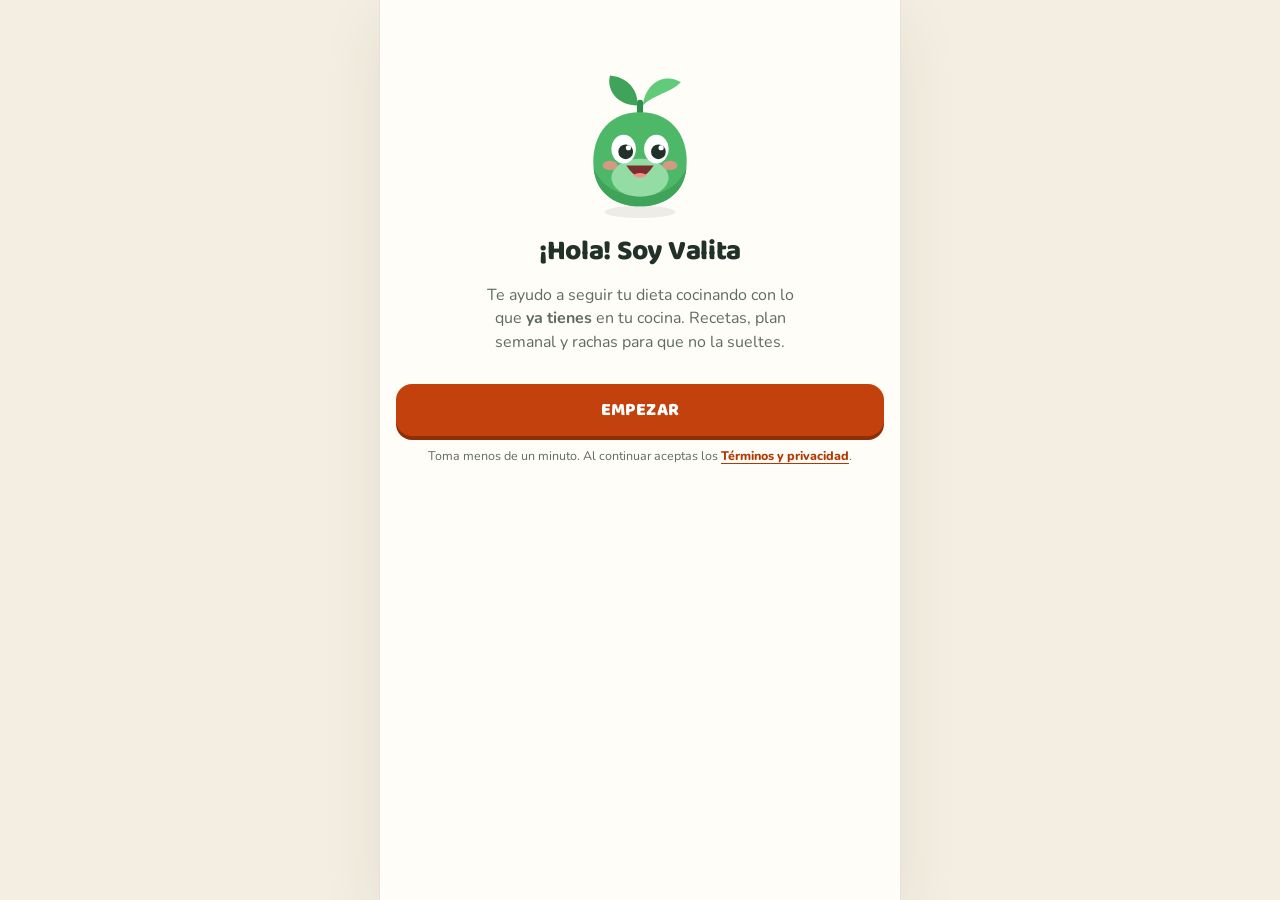
==== commit bf7fbfd2: "Add files via upload" ====
--- a/index.html
+++ b/index.html
@@ -3,13 +3,15 @@
 <head>
   <meta charset="utf-8">
   <meta name="viewport" content="width=device-width, initial-scale=1, viewport-fit=cover">
-  <title>Alacena</title>
+  <title>Valita</title>
   <meta name="description" content="Sigue tu dieta cocinando con lo que tienes en casa: recetas, plan semanal y rachas.">
   <meta name="theme-color" content="#FFFDF7">
   <link rel="manifest" href="manifest.webmanifest">
   <link rel="icon" href="assets/icon.svg" type="image/svg+xml">
   <link rel="apple-touch-icon" href="assets/icon-192.png">
   <meta name="apple-mobile-web-app-capable" content="yes">
+  <meta name="apple-mobile-web-app-title" content="Valita">
+  <meta name="application-name" content="Valita">
   <meta name="apple-mobile-web-app-status-bar-style" content="default">
   <link rel="preconnect" href="https://fonts.googleapis.com">
   <link rel="preconnect" href="https://fonts.gstatic.com" crossorigin>
--- a/css/styles.css
+++ b/css/styles.css
@@ -383,6 +383,84 @@
 .badge.baja { background: var(--err-soft); color: #A42E33; }
 .badge.oficial { background: #E6F0FA; color: #1F5F99; }
 .badge.ai { background: var(--ai-soft); color: var(--ai-lip); }
+.badge.adapt { background: #E6F4EA; color: #1E6B3A; }
+.notice.adapt { background: #E6F4EA; color: #1E4D2E; align-items: flex-start; }
+.notice.adapt ul.subs { list-style: none; margin: 6px 0 0; padding: 0; display: grid; gap: 6px; }
+.notice.adapt ul.subs li { display: grid; gap: 1px; }
+.notice.adapt ul.subs s { opacity: .7; }
+.notice.adapt ul.subs small { font-size: .82em; opacity: .85; }
+
+
+/* ── Despensa / por comprar ── */
+.nav-ic { position: relative; display: inline-flex; }
+.nav-badge { position: absolute; top: -6px; right: -12px; min-width: 20px; height: 20px; padding: 0 5px; border-radius: 99px; background: var(--brand); color: #fff; font-size: 11.5px; font-weight: 800; display: grid; place-items: center; border: 2px solid var(--surface); }
+.ing-name { min-width: 0; }
+.ing-actions { display: flex; align-items: center; gap: 6px; flex: none; }
+.ing-actions .btn-sm { padding: 0 10px; font-size: 13.5px; }
+.in-list { width: 44px; height: 44px; border-radius: var(--r-sm); display: grid; place-items: center; background: var(--ok-soft); color: var(--ok-ink); }
+
+/* ── Inicio interactivo ── */
+.alita-btn { background: none; border: 0; padding: 0; border-radius: 50%; flex: none; cursor: pointer; -webkit-tap-highlight-color: transparent; }
+.alita-btn:active .mascot { transform: scale(.94); }
+.bubble-hint { display: block; margin-top: 6px; font-size: 12px; font-weight: 700; color: var(--ink-2); }
+.week-strip .week-dots div { font-size: 11.5px; }
+.challenge { border-color: #FFD27A; background: #FFF8E6; }
+.challenge-ic { width: 48px; height: 48px; border-radius: 14px; display: grid; place-items: center; background: var(--gold); color: #6B4E00; flex: none; box-shadow: 0 4px 0 var(--gold-lip); }
+.challenge.done { border-color: #9ED8B2; background: var(--ok-soft); }
+.challenge.done .challenge-ic { background: var(--ok); color: #fff; box-shadow: 0 4px 0 var(--ok-lip); }
+.glasses { display: grid; grid-template-columns: repeat(4, 1fr); gap: 8px; margin-top: 10px; }
+@media (min-width: 420px) { .glasses { grid-template-columns: repeat(8, 1fr); gap: 6px; } }
+.glass { min-height: 52px; border: 0; background: none; padding: 4px 0; border-radius: 10px; display: grid; place-items: center; -webkit-tap-highlight-color: transparent; }
+.glass svg { width: 26px; height: 34px; overflow: visible; }
+.glass-shape { fill: none; stroke: #8AA9B8; stroke-width: 2; stroke-linejoin: round; }
+.glass-water { fill: #4BA3D9; transition: d .3s; }
+.glass.full .glass-shape { stroke: #1F6FA8; }
+.glass:active svg { transform: scale(.9); }
+.glass.full svg { animation: pop .35s cubic-bezier(.3,1.6,.5,1); }
+.path-card { padding-bottom: 4px; }
+.path-card .path { padding-top: 24px; }
+.kcal-grid { display: grid; grid-template-columns: 1fr 1fr; gap: 10px; }
+.badge.propia { background: #F6E8F0; color: #8A2F5E; }
+textarea.input { resize: vertical; min-height: 88px; font-family: inherit; }
+
+/* ── Consejos, XP flotante, metas ── */
+.tip-prefix { color: var(--ok-ink); font-weight: 800; }
+.xp-float { position: fixed; z-index: 95; transform: translate(-50%, 0); pointer-events: none; font-family: var(--font-display); font-weight: 800; font-size: 16px; color: #8A6400; background: var(--gold); padding: 2px 8px; border-radius: 99px; box-shadow: 0 2px 0 var(--gold-lip); animation: xpUp 1s ease-out forwards; }
+@keyframes xpUp { 0% { opacity: 0; transform: translate(-50%, 0) scale(.7) } 20% { opacity: 1; transform: translate(-50%, -14px) scale(1.05) } 100% { opacity: 0; transform: translate(-50%, -48px) scale(1) } }
+.macro-stack { display: flex; gap: 2px; height: 16px; border-radius: 6px; overflow: hidden; margin: 6px 0 10px; }
+.macro-stack span { display: block; height: 100%; }
+.macro-table { width: 100%; border-collapse: collapse; font-size: 14px; }
+.macro-table th, .macro-table td { white-space: nowrap; padding: 8px 4px; border-bottom: 1px solid var(--line); text-align: right; }
+.macro-table th:first-child, .macro-table td:first-child { text-align: left; }
+.macro-table thead th { font-size: 12px; color: var(--ink-2); font-weight: 800; text-transform: uppercase; letter-spacing: .04em; }
+.macro-table tbody th { font-weight: 800; white-space: normal; }
+.dot-sw { display: inline-block; width: 10px; height: 10px; border-radius: 3px; margin-right: 6px; vertical-align: 0; }
+.meal-split { list-style: none; margin: 0; padding: 0; }
+.meal-split li { display: flex; align-items: center; gap: 10px; min-height: 52px; border-bottom: 1px solid var(--line); }
+.meal-split li:last-child { border-bottom: 0; }
+.meal-ic { width: 34px; height: 34px; border-radius: 10px; background: var(--brand-soft); color: var(--brand-ink); display: grid; place-items: center; flex: none; }
+.terms h3 { margin-bottom: 6px; }
+.terms p, .terms li { font-size: 14.5px; line-height: 1.5; }
+.terms p + p { margin-top: 8px; }
+.terms ul { margin: 6px 0 8px; padding-left: 20px; }
+.terms a { color: var(--brand-ink); font-weight: 800; }
+.linkbtn.tiny { min-height: 24px; font-size: 12.5px; padding: 0; }
+
+.diet-recs h3 { font-size: 17px; }
+.rec-card { padding: 14px; }
+.rec-card.current { border-color: #9ED8B2; background: var(--ok-soft); }
+.rec-reasons { margin: 6px 0 0; padding-left: 18px; font-size: 13.5px; color: var(--ink-2); }
+.rec-reasons li + li { margin-top: 4px; }
+
+.snack-gap { display: grid; grid-template-columns: repeat(3, 1fr); gap: 8px; }
+.snack-gap div { background: var(--surface); border: 2px solid var(--line); border-radius: var(--r-md); padding: 8px; text-align: center; }
+.snack-gap b { display: block; font-family: var(--font-display); font-size: 20px; }
+.snack-gap small { font-size: 12px; color: var(--ink-2); font-weight: 700; }
+
+/* ── Confirmación ── */
+.confirm-box { display: flex; flex-direction: column; align-items: center; text-align: center; gap: 12px; padding: 8px 4px 4px; }
+.confirm-box h2 { font-size: 22px; }
+.confirm-actions .btn { text-transform: none; font-size: 17px; letter-spacing: 0; padding: 0 14px; }
 
 /* ── Pro ── */
 .icon-xs { width: 13px; height: 13px; stroke-width: 2.6; }
@@ -562,6 +640,8 @@
   animation: up .25s ease;
 }
 
+.sheet-open .toast { bottom: auto; top: calc(var(--safe-t) + 16px); }
+
 /* ── Estados ── */
 .empty { text-align: center; padding: 24px 8px; display: flex; flex-direction: column; align-items: center; gap: 12px; }
 .loader { display: flex; flex-direction: column; align-items: center; gap: 12px; padding: 24px; text-align: center; }
@@ -586,3 +666,15 @@
   *, *::before, *::after { animation-duration: 0.001ms !important; animation-iteration-count: 1 !important; transition-duration: 0.001ms !important; }
   .confetti { display: none; }
 }
+
+/* Porciones */
+.stepper { display: grid; grid-template-columns: 52px 1fr 52px; gap: 10px; align-items: center; }
+.stepper .btn-icon { width: 52px; height: 52px; font-size: 26px; font-weight: 800; }
+.stepper-val { display: flex; align-items: center; gap: 8px; justify-content: center; background: var(--surface-2); border-radius: var(--r-md); padding: 4px 12px; min-height: 52px; }
+.stepper-val .input { width: 96px; text-align: center; font-size: 22px; font-weight: 800; background: transparent; border: 0; box-shadow: none; padding: 6px 0; }
+.stepper-val span { font-weight: 700; color: var(--ink-2); }
+.portion-preview { display: grid; grid-template-columns: repeat(4, 1fr); gap: 8px; }
+.portion-preview .macro { background: var(--surface); border: 2px solid var(--line); border-radius: var(--r-md); padding: 10px 4px; text-align: center; display: grid; }
+.portion-preview .macro b { font-size: 18px; }
+.portion-preview .macro small { color: var(--ink-2); font-size: 12px; }
+.xp-float.neg { color: var(--err); }
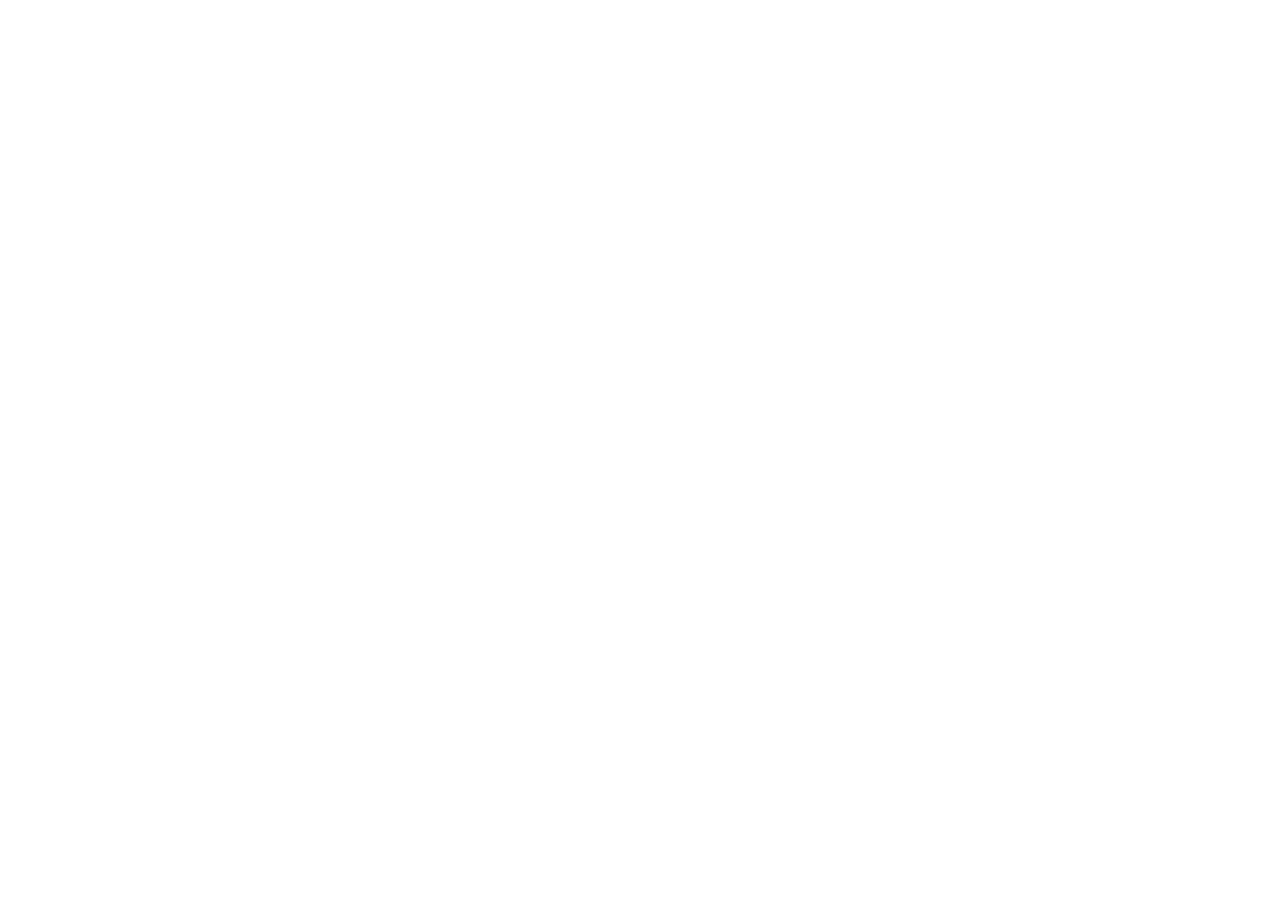
==== commit 79d7f7ce: "Add files via upload" ====
--- a/index.html
+++ b/index.html
@@ -1,27 +1,20 @@
 <!doctype html>
-<html lang="es-MX">
+<html lang="es">
 <head>
   <meta charset="utf-8">
-  <meta name="viewport" content="width=device-width, initial-scale=1, viewport-fit=cover">
-  <title>Valita</title>
-  <meta name="description" content="Sigue tu dieta cocinando con lo que tienes en casa: recetas, plan semanal y rachas.">
-  <meta name="theme-color" content="#FFFDF7">
-  <link rel="manifest" href="manifest.webmanifest">
-  <link rel="icon" href="assets/icon.svg" type="image/svg+xml">
-  <link rel="apple-touch-icon" href="assets/icon-192.png">
-  <meta name="apple-mobile-web-app-capable" content="yes">
-  <meta name="apple-mobile-web-app-title" content="Valita">
-  <meta name="application-name" content="Valita">
-  <meta name="apple-mobile-web-app-status-bar-style" content="default">
-  <link rel="preconnect" href="https://fonts.googleapis.com">
-  <link rel="preconnect" href="https://fonts.gstatic.com" crossorigin>
-  <link href="https://fonts.googleapis.com/css2?family=Baloo+2:wght@600;700;800&family=Nunito:wght@400;600;700;800&display=swap" rel="stylesheet">
-  <link rel="stylesheet" href="css/styles.css">
+  <meta name="viewport" content="width=device-width, initial-scale=1">
+  <title>Valita se mudó</title>
+  <meta http-equiv="refresh" content="0; url=https://valita.com.mx/">
+  <link rel="canonical" href="https://valita.com.mx/">
+  <style>body{font-family:system-ui,sans-serif;background:#FFFDF7;color:#22302A;display:grid;place-items:center;min-height:100vh;margin:0;text-align:center;padding:24px}a{color:#C2410C;font-weight:700}</style>
 </head>
 <body>
-  <div id="app" aria-live="polite">
-    <noscript><p style="padding:24px">Esta app necesita JavaScript activado.</p></noscript>
-  </div>
-  <script type="module" src="js/app.js"></script>
+  <p>Valita ahora vive en <a href="https://valita.com.mx/">valita.com.mx</a>. Te llevamos allá…</p>
+  <script>
+    // Quita la versión vieja guardada en el teléfono y manda al nuevo sitio
+    if ('serviceWorker' in navigator) navigator.serviceWorker.getRegistrations().then((rs) => rs.forEach((r) => r.unregister()));
+    if (window.caches) caches.keys().then((ks) => ks.forEach((k) => caches.delete(k)));
+    location.replace('https://valita.com.mx/');
+  </script>
 </body>
 </html>
